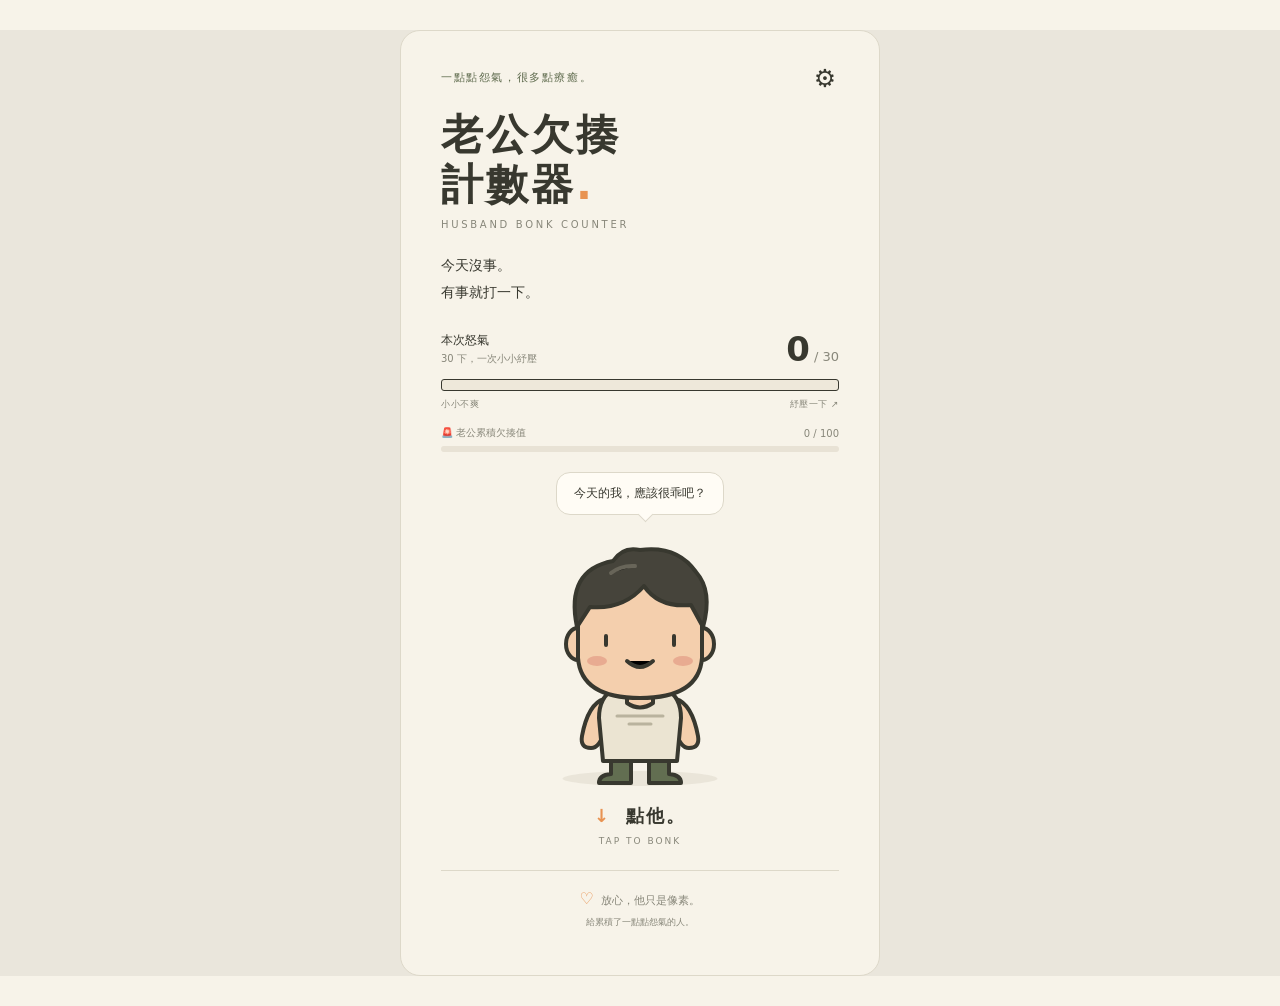
==== index.html @ b8f0e3a6 "Deploy static Husband Bonk Counter with PWA support" ====
<!doctype html>
<html lang="zh-Hant">
<head>
  <meta charset="utf-8">
  <meta name="viewport" content="width=device-width, initial-scale=1, viewport-fit=cover">
  <meta name="theme-color" content="#f7f3e9">
  <title>老公欠揍計數器 · Husband Bonk Counter</title>
  <link rel="manifest" href="./manifest.json">
  <link rel="apple-touch-icon" sizes="180x180" href="./assets/icons/apple-touch-icon.png">
  <meta name="apple-mobile-web-app-capable" content="yes">
  <meta name="apple-mobile-web-app-status-bar-style" content="default">
  <link rel="icon" href="assets/icons/husband.svg" type="image/svg+xml">
  <link rel="stylesheet" href="css/game.css">
  <script type="module" src="js/game.js"></script>
</head>
<body>
  <main class="game" id="game">
    <header class="heading">
      <span class="edition">一點點怨氣，很多點療癒。</span>
      <button class="settings-button" id="settings-button" aria-label="開啟設定">⚙</button>
      <h1>老公欠揍<br>計數器<span class="title-dot">.</span></h1>
      <p class="english">HUSBAND BONK COUNTER</p>
      <p class="intro">今天沒事。<br>有事就打一下。</p>
    </header>
    <section class="meter" aria-label="累積計數">
      <div class="meter-top"><span>本次怒氣 <small id="session-mode">30 下，一次小小紓壓</small></span><span><strong id="count">0</strong><span class="count-limit" id="count-limit"> / 30</span></span></div>
      <div class="progress-track" role="progressbar" aria-label="本次怒氣" aria-valuemin="0" aria-valuemax="30" aria-valuenow="0" id="progress"><div id="progress-fill"></div></div>
      <div class="meter-caption"><span>小小不爽</span><span>紓壓一下 ↗</span></div>
      <div class="alert-meter"><div class="meter-top"><span>🚨 老公累積欠揍值</span><span id="alert-count">0 / 100</span></div><div class="progress-track" role="progressbar" aria-label="老公累積欠揍值" aria-valuemin="0" aria-valuemax="100" aria-valuenow="0" id="alert-progress"><div id="alert-progress-fill"></div></div><button id="notify" hidden>通知老公</button></div>
    </section>
    <section class="playground" aria-label="遊戲區域">
      <div class="speech" id="speech">今天的我，應該很乖吧？</div>
      <span class="combo" id="combo" aria-hidden="true"></span>
      <button class="hit-area" id="husband" aria-label="BONK 老公一下">
        <span class="character" id="character"></span>
        <span class="ground-shadow"></span>
      </button>
      <div class="effects" id="effects" aria-hidden="true"></div>
      <p class="tap-hint"><span>↓</span> 點他。<small>TAP TO BONK</small></p>
    </section>
    <footer><span class="heart">♡</span> 放心，他只是像素。<p>給累積了一點點怨氣的人。</p></footer>
    <p class="status" id="status" role="status"></p>
  </main>
  <dialog id="alert-dialog" class="alert-dialog" aria-labelledby="alert-title">
    <div class="alert-symbol">🚨</div><p class="eyebrow">HUSBAND ALERT</p>
    <h2 id="alert-title">老公，事情有點嚴重。</h2>
    <p>你的老婆最近已經默默累積了 100 下。</p>
    <p class="alert-message" id="alert-message"></p>
    <button class="primary" id="line-share">LINE 警告老公</button>
    <button class="secondary" id="keep-alert">先不要，我自己留著</button>
    <details class="share-options"><summary>其他分享方式</summary><button class="secondary" id="web-share">使用系統分享</button><button class="secondary" id="copy-message">複製訊息</button><textarea id="copy-text" aria-label="可手動複製的警告訊息" readonly hidden></textarea></details>
    <button class="secondary" id="share-complete" hidden>我已完成分享</button>
    <button class="secondary" id="forgive-alert">這次算了，重新累積</button>
    <p class="dialog-note" id="share-status" role="status">請自行選擇收件人與送出。開啟分享不會清除計數。</p>
  </dialog>
  <dialog id="rage-dialog" class="alert-dialog" aria-labelledby="rage-title"><div class="alert-symbol">💥</div><p class="eyebrow">RAGE RELEASED</p><h2 id="rage-title">本次已成功揍老公 30 下。</h2><p id="rage-question">有舒服一點嗎？</p><button class="primary" id="release">😌 舒服一點了</button><button class="secondary" id="continue-session">😑 還沒。</button></dialog>
  <dialog id="settings-dialog" aria-labelledby="settings-title">
    <div class="dialog-heading"><h2 id="settings-title">設定</h2><button id="close-settings" aria-label="關閉設定">✕</button></div>
    <label class="setting-row">減少動態效果<input type="checkbox" id="reduce-motion"></label>
    <button class="reset-button" id="reset">重設本次計數</button>
    <details class="statistics"><summary>Statistics · 統計</summary><dl><dt>Lifetime Bonks</dt><dd id="stat-lifetime">0</dd><dt>Husband Alerts · 已完成分享</dt><dd id="stat-alerts">0</dd><dt>Highest Session Bonks</dt><dd id="stat-highest">0</dd></dl></details>
    <div class="about"><h3>老公欠揍計數器</h3><p>給累積了一點點怨氣的人。<br>放心，遊戲裡的老公沒有受到任何傷害。♡</p><small>資料只存於這個瀏覽器</small></div>
  </dialog>
  <dialog id="reset-dialog" aria-labelledby="reset-title"><h2 id="reset-title">確定重設本次計數？</h2><p>本次回到 0，累積警戒與終生計數保留。</p><button class="primary" id="confirm-reset">確定重設</button><button class="secondary" id="cancel-reset">繼續累積</button></dialog>
  <p id="achievement" class="achievement" role="status" hidden></p>
</body>
</html>
---- css/game.css ----
:root{--cream:#f7f3e9;--ink:#38382f;--muted:#88877a;--orange:#e89352;--line:#ddd8c9;--white:#fffcf5;--green:#626e51;font-family:system-ui,-apple-system,"Noto Sans TC",sans-serif;color:var(--ink);background:var(--cream)}
*{box-sizing:border-box}body{margin:0}button,input{font:inherit}button{cursor:pointer;color:inherit;touch-action:manipulation}button:focus-visible,input:focus-visible{outline:3px solid var(--orange);outline-offset:5px}button{min-height:44px}button:disabled{cursor:default}.game{position:relative;max-width:480px;margin:auto;padding:35px 30px 20px;min-height:100svh}.heading{position:relative}.edition{font-size:11px;letter-spacing:1.6px;color:var(--green)}.settings-button{position:absolute;right:-8px;top:-10px;width:44px;border:0;background:none;font-size:25px}h1{font-size:42px;line-height:1.18;letter-spacing:3px;margin:25px 0 10px;font-weight:850}.title-dot{color:var(--orange)}.english{font-size:10px;letter-spacing:2.7px;margin:0;color:var(--muted)}.intro{font-size:14px;line-height:1.9;margin:22px 0 27px}.meter-top{display:flex;align-items:center;justify-content:space-between;font-size:12px}.meter-top small{display:block;color:var(--muted);font-size:10px;margin-top:3px}#count{font-size:34px;display:inline-block;font-variant-numeric:tabular-nums;line-height:1}.count-limit{font-size:13px;color:var(--muted)}.progress-track{height:12px;margin-top:13px;border:1.5px solid var(--ink);border-radius:3px;padding:2px;background:#eee8da;overflow:hidden}#progress-fill{height:100%;width:0;background:var(--orange);transition:width 100ms linear;border-radius:1px}.meter-caption{display:flex;justify-content:space-between;font-size:9px;color:var(--muted);margin-top:7px;letter-spacing:.5px}.playground{position:relative;text-align:center;margin-top:20px}.speech{display:inline-block;position:relative;border:1px solid var(--line);border-radius:14px;background:var(--white);padding:12px 17px;font-size:12px;min-height:43px;max-width:100%}.speech:after{content:"";position:absolute;bottom:-6px;left:50%;width:10px;height:10px;background:var(--white);border-right:1px solid var(--line);border-bottom:1px solid var(--line);transform:rotate(45deg)}.hit-area{display:block;position:relative;width:100%;height:285px;background:none;border:0;padding:10px 0 0;user-select:none;-webkit-user-select:none;-webkit-touch-callout:none;touch-action:manipulation;-webkit-tap-highlight-color:transparent}.character{display:block;position:relative;z-index:1;width:240px;height:260px;margin:auto;transform-origin:50% 90%}.character svg{width:100%;height:100%;overflow:visible}.ground-shadow{position:absolute;bottom:14px;left:50%;width:155px;height:15px;transform:translateX(-50%);border-radius:50%;background:#ddd8c980}.combo{position:absolute;right:0;top:62px;font-size:12px;color:#a75528;font-weight:800;z-index:3;transform:rotate(8deg)}.tap-hint{font-weight:700;font-size:18px;letter-spacing:2px;margin:4px 0 24px}.tap-hint>span{color:var(--orange);margin-right:7px}.tap-hint small{display:block;font-size:9px;font-weight:400;letter-spacing:2px;color:var(--muted);margin-top:8px}footer{text-align:center;font-size:11px;color:var(--muted);border-top:1px solid var(--line);padding-top:18px}footer p{font-size:9px;margin-top:8px}.heart{color:var(--orange);font-size:16px;margin-right:4px}.effects{position:absolute;inset:0;pointer-events:none;overflow:hidden}.effect{position:absolute;pointer-events:none;font-weight:900;color:#bd632b;font-size:24px;animation:float-out 550ms ease-out forwards;white-space:nowrap}.particle{font-size:15px;color:var(--orange)}.confetti{color:var(--green);font-size:21px}.status{font-size:11px;text-align:center;color:var(--green);min-height:16px;margin:10px 0 0}.face{display:none}.character[data-expression="normal"] .normal,.character[data-expression="confused"] .confused,.character[data-expression="shocked"] .shocked,.character[data-expression="nervous"] .nervous,.character[data-expression="crying-comedy"] .crying-comedy,.character[data-expression="apologetic"] .apologetic{display:block}
dialog{border:1px solid var(--line);border-radius:20px;background:var(--white);color:var(--ink);padding:28px;width:min(390px,calc(100% - 32px));max-height:85svh;overflow:auto;box-shadow:0 20px 80px #38382f20}dialog::backdrop{background:#38382f66}dialog h2{font-size:21px;margin:10px 0}dialog p{font-size:13px;line-height:1.8}.alert-dialog{text-align:center}.alert-symbol{font-size:42px}.eyebrow{font-size:10px;letter-spacing:2px;color:#b76a39}.alert-message{white-space:pre-line;padding:18px 0;border-block:1px dashed var(--line)}.primary,.secondary,.reset-button{width:100%;border-radius:8px;padding:12px;border:1px solid var(--ink);margin-top:10px}.primary{background:var(--ink);color:var(--white)}.secondary,.reset-button{background:transparent}.dialog-note{color:var(--muted);font-size:10px}.dialog-heading{display:flex;align-items:center;justify-content:space-between}.dialog-heading button{width:44px;border:0;background:none}.setting-row{display:flex;justify-content:space-between;align-items:center;min-height:55px;font-size:14px}.setting-row input{width:22px;height:22px;accent-color:var(--green)}.about{margin-top:25px;border-top:1px solid var(--line);padding-top:12px}.about h3{font-size:15px}.about small{font-size:10px;color:var(--muted)}.dev-panel{max-width:480px;margin:20px auto;padding:20px;border:1px dashed var(--muted)}.dev-panel button{margin:3px;padding:6px;font-size:12px}
@keyframes bonk{0%,100%{transform:scale(1)}25%{transform:translate(-5px,6px) rotate(-5deg) scale(1.08,.86)}65%{transform:translate(5px,-2px) rotate(4deg) scale(.97,1.03)}}@keyframes shake{0%,100%{transform:translateX(0)}30%{transform:translateX(-3px)}65%{transform:translateX(3px)}}@keyframes pop{50%{transform:scale(1.15);color:#bd632b}}@keyframes float-out{0%{opacity:1;transform:translate(-50%,0) rotate(-8deg) scale(.7)}25%{transform:translate(-50%,-15px) rotate(5deg) scale(1.1)}100%{opacity:0;transform:translate(calc(-50% + var(--drift,0px)),-85px) rotate(12deg)}}
.bonk{animation:bonk 200ms ease-out}.shake{animation:shake 180ms ease-out}.pop{animation:pop 160ms ease-out}.reduced .effect{animation:none}.reduced #progress-fill{transition:none}
@media(prefers-reduced-motion:reduce){.bonk,.shake,.pop,.effect{animation:none}#progress-fill{transition:none}}
@media(max-width:359px){.game{padding:25px 20px 16px}h1{font-size:36px;margin-top:20px}.intro{margin:16px 0 20px}.character{width:220px;height:240px}.hit-area{height:265px}.meter-top small{font-size:9px}}
@media(min-width:700px){body{background:#eae6dc}.game{background:var(--cream);margin:30px auto;min-height:0;border:1px solid #ddd8c9;border-radius:20px;padding:35px 40px 20px}}
.alert-meter{margin-top:15px;color:var(--muted)}.alert-meter .meter-top{font-size:10px}.alert-meter .progress-track{height:6px;border:0;padding:0;margin-top:6px;background:#e8e2d5}#alert-progress-fill{height:100%;width:0;background:#aaa17d;transition:width 100ms linear}.alert-meter button{background:none;border:0;padding:0;font-size:11px;color:var(--green);text-decoration:underline}.statistics{margin-top:20px;font-size:12px}.statistics summary,.share-options summary{cursor:pointer;min-height:44px;display:flex;align-items:center}.statistics dl{display:grid;grid-template-columns:1fr auto;gap:10px}.statistics dd{margin:0;font-variant-numeric:tabular-nums}.share-options{font-size:11px;text-align:left}.share-options textarea{width:100%;min-height:130px;margin-top:12px}.achievement{position:fixed;bottom:24px;left:50%;transform:translateX(-50%);background:var(--ink);color:var(--white);padding:14px 20px;border-radius:12px;font-size:13px;width:max-content;max-width:calc(100% - 32px);z-index:10}.status{transition:opacity 250ms}.status.fading{opacity:0}.reduced #alert-progress-fill,.reduced .status{transition:none}@media(prefers-reduced-motion:reduce){#alert-progress-fill,.status{transition:none}}
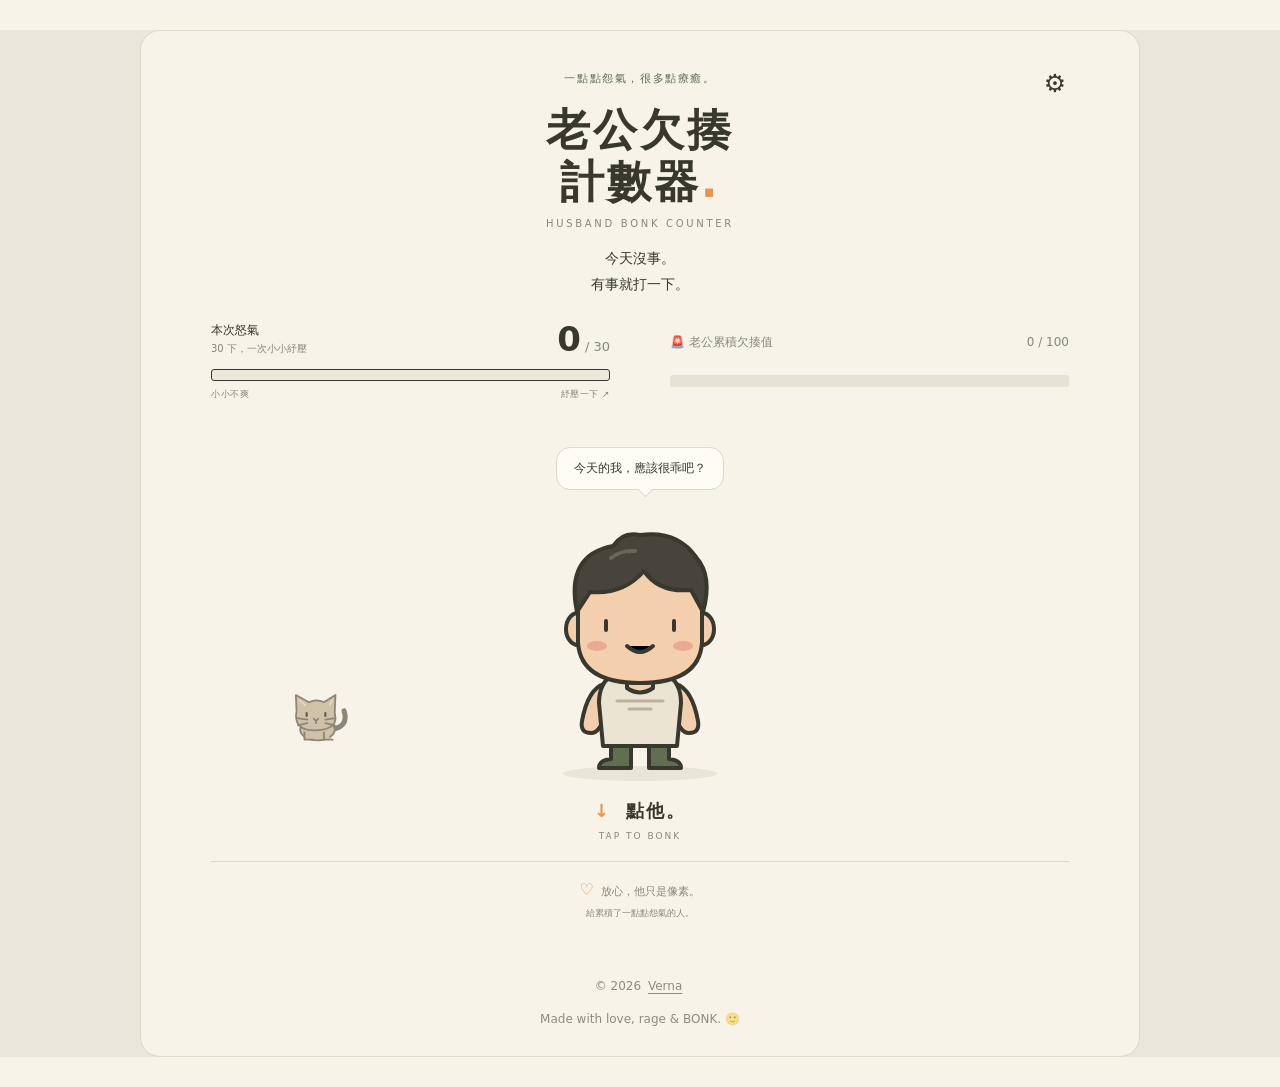
==== commit b30579fd: "Add background cat, author credit and responsive stage patch" ====
--- a/index.html
+++ b/index.html
@@ -31,6 +31,19 @@
     <section class="playground" aria-label="遊戲區域">
       <div class="speech" id="speech">今天的我，應該很乖吧？</div>
       <span class="combo" id="combo" aria-hidden="true"></span>
+      <div class="background-cat" id="background-cat" aria-hidden="true"><div class="cat-body">
+        <svg viewBox="0 0 100 90" focusable="false" xmlns="http://www.w3.org/2000/svg">
+          <g fill="#c7b79a" stroke="#756b59" stroke-width="2.5" stroke-linecap="round" stroke-linejoin="round">
+            <path class="cat-tail" d="M70 66Q96 63 89 40" fill="none" stroke-width="7"/>
+            <ellipse cx="52" cy="66" rx="24" ry="15"/><path d="M34 70v10h12m15-10v10h12"/>
+            <path d="M23 40 22 18 40 28Q51 23 61 28L77 18 76 43Q82 66 50 67T23 40Z"/>
+            <path d="m27 25 8 7m34-1 4-6" stroke="#e7cfb5"/>
+            <g class="cat-eyes"><path d="M37 43v4m26-4v4" stroke="#38382f" stroke-width="3"/></g>
+            <g class="cat-grin" fill="none"><path d="m33 46 6-4 5 4m12 0 6-4 5 4"/></g>
+            <path d="m47 51 3 3 3-3m-3 3v3m-12-5-14-2m14 7-13 3m38-8 14-2m-14 7 13 3" fill="none"/>
+          </g>
+        </svg>
+      </div></div>
       <button class="hit-area" id="husband" aria-label="BONK 老公一下">
         <span class="character" id="character"></span>
         <span class="ground-shadow"></span>
@@ -40,7 +53,9 @@
     </section>
     <footer><span class="heart">♡</span> 放心，他只是像素。<p>給累積了一點點怨氣的人。</p></footer>
     <p class="status" id="status" role="status"></p>
+    <div class="author-footer">© 2026 <button id="author-button" aria-haspopup="dialog">Verna</button><br>Made with love, rage &amp; BONK. 🙂</div>
   </main>
+  <dialog id="author-dialog" class="author-dialog" aria-labelledby="author-title"><h2 id="author-title">HUSBAND BONK</h2><p>A tiny stress-relief game.</p><p>Made with love, rage &amp; BONK. 🙂</p><p>Created by Verna<br>© 2026</p><button id="author-close" class="primary">OK 🙂</button></dialog>
   <dialog id="alert-dialog" class="alert-dialog" aria-labelledby="alert-title">
     <div class="alert-symbol">🚨</div><p class="eyebrow">HUSBAND ALERT</p>
     <h2 id="alert-title">老公，事情有點嚴重。</h2>
--- a/css/game.css
+++ b/css/game.css
@@ -7,3 +7,25 @@
 @media(max-width:359px){.game{padding:25px 20px 16px}h1{font-size:36px;margin-top:20px}.intro{margin:16px 0 20px}.character{width:220px;height:240px}.hit-area{height:265px}.meter-top small{font-size:9px}}
 @media(min-width:700px){body{background:#eae6dc}.game{background:var(--cream);margin:30px auto;min-height:0;border:1px solid #ddd8c9;border-radius:20px;padding:35px 40px 20px}}
 .alert-meter{margin-top:15px;color:var(--muted)}.alert-meter .meter-top{font-size:10px}.alert-meter .progress-track{height:6px;border:0;padding:0;margin-top:6px;background:#e8e2d5}#alert-progress-fill{height:100%;width:0;background:#aaa17d;transition:width 100ms linear}.alert-meter button{background:none;border:0;padding:0;font-size:11px;color:var(--green);text-decoration:underline}.statistics{margin-top:20px;font-size:12px}.statistics summary,.share-options summary{cursor:pointer;min-height:44px;display:flex;align-items:center}.statistics dl{display:grid;grid-template-columns:1fr auto;gap:10px}.statistics dd{margin:0;font-variant-numeric:tabular-nums}.share-options{font-size:11px;text-align:left}.share-options textarea{width:100%;min-height:130px;margin-top:12px}.achievement{position:fixed;bottom:24px;left:50%;transform:translateX(-50%);background:var(--ink);color:var(--white);padding:14px 20px;border-radius:12px;font-size:13px;width:max-content;max-width:calc(100% - 32px);z-index:10}.status{transition:opacity 250ms}.status.fading{opacity:0}.reduced #alert-progress-fill,.reduced .status{transition:none}@media(prefers-reduced-motion:reduce){#alert-progress-fill,.status{transition:none}}
+
+/* Decorative background and author credit stay outside the hit target. */
+.background-cat{position:absolute;top:210px;left:2%;width:calc(96% - 64px);height:58px;z-index:0;pointer-events:none;opacity:.8;--cat-travel:100%}
+.cat-body{display:block;width:64px;height:58px}.cat-body svg{display:block;width:100%;height:100%}.cat-grin{display:none}.cat-tail{transform-origin:70px 66px}
+.hit-area{z-index:1}.effects{z-index:4}.speech{z-index:5}.combo{z-index:5}
+.cat-walk{animation:cat-stroll 9s ease-in-out both}.cat-reverse{animation-direction:reverse}.cat-reverse .cat-body{transform:scaleX(-1)}
+.background-cat[data-reaction="grin"] .cat-grin{display:block}.background-cat[data-reaction="grin"] .cat-eyes{display:none}
+.background-cat[data-reaction="surprise"] .cat-eyes{transform:scaleY(1.5);transform-origin:50px 45px}
+.background-cat[data-reaction="step-back"] .cat-body{animation:cat-back 650ms ease-out}
+.background-cat[data-reaction="flinch"] .cat-body{animation:cat-flinch 350ms ease-out}
+.background-cat[data-reaction="tail-up"] .cat-tail{transform:rotate(-30deg)}
+@keyframes cat-stroll{0%,15%{transform:translateX(0)}45%,60%{transform:translateX(calc(var(--cat-travel)/2))}85%,100%{transform:translateX(var(--cat-travel))}}
+@keyframes cat-back{50%{transform:translateX(-12px)}100%{transform:translateX(0)}}
+@keyframes cat-flinch{30%{transform:translateY(-5px) rotate(-4deg)}70%{transform:rotate(3deg)}}
+.author-footer{text-align:center;font-size:11px;line-height:1.9;opacity:.55;margin-top:18px;padding-bottom:env(safe-area-inset-bottom)}
+.author-footer button{min-height:44px;border:0;padding:0 3px;background:none;font-size:inherit;text-decoration:underline;text-underline-offset:3px}
+.author-dialog{text-align:center;width:min(330px,calc(100% - 32px))}.author-dialog h2{font-size:18px}.author-dialog p{font-size:12px}
+.reduced .background-cat,.reduced .cat-body{animation:none!important}.reduced .cat-tail{transform:none}
+@media(prefers-reduced-motion:reduce){.background-cat,.cat-body{animation:none!important}.cat-tail{transform:none}}
+@media(max-width:359px){.background-cat{width:calc(96% - 54px);height:49px;top:195px}.cat-body{width:54px;height:49px}}
+@media(min-width:601px) and (max-width:1024px){.game{max-width:680px;padding-inline:50px}.playground{margin-top:30px}}
+@media(min-width:1025px){.game{max-width:1000px;padding:40px 70px 25px}.heading{text-align:center}.edition{display:block}h1{font-size:44px;margin-top:18px}.intro{margin:16px 0 24px}.meter{position:relative;min-height:105px;padding-right:calc(50% + 30px)}.alert-meter{position:absolute;right:0;top:0;width:calc(50% - 30px);margin:0}.alert-meter .meter-top{font-size:12px;min-height:40px}.alert-meter .progress-track{height:12px;margin-top:13px}.playground{max-width:860px;margin:20px auto 0}.hit-area{height:305px}.character{width:240px;height:260px}.background-cat{width:calc(84% - 72px);height:65px;top:235px;left:8%}.cat-body{width:72px;height:65px}.tap-hint{margin-bottom:20px}.author-footer{font-size:12px}}
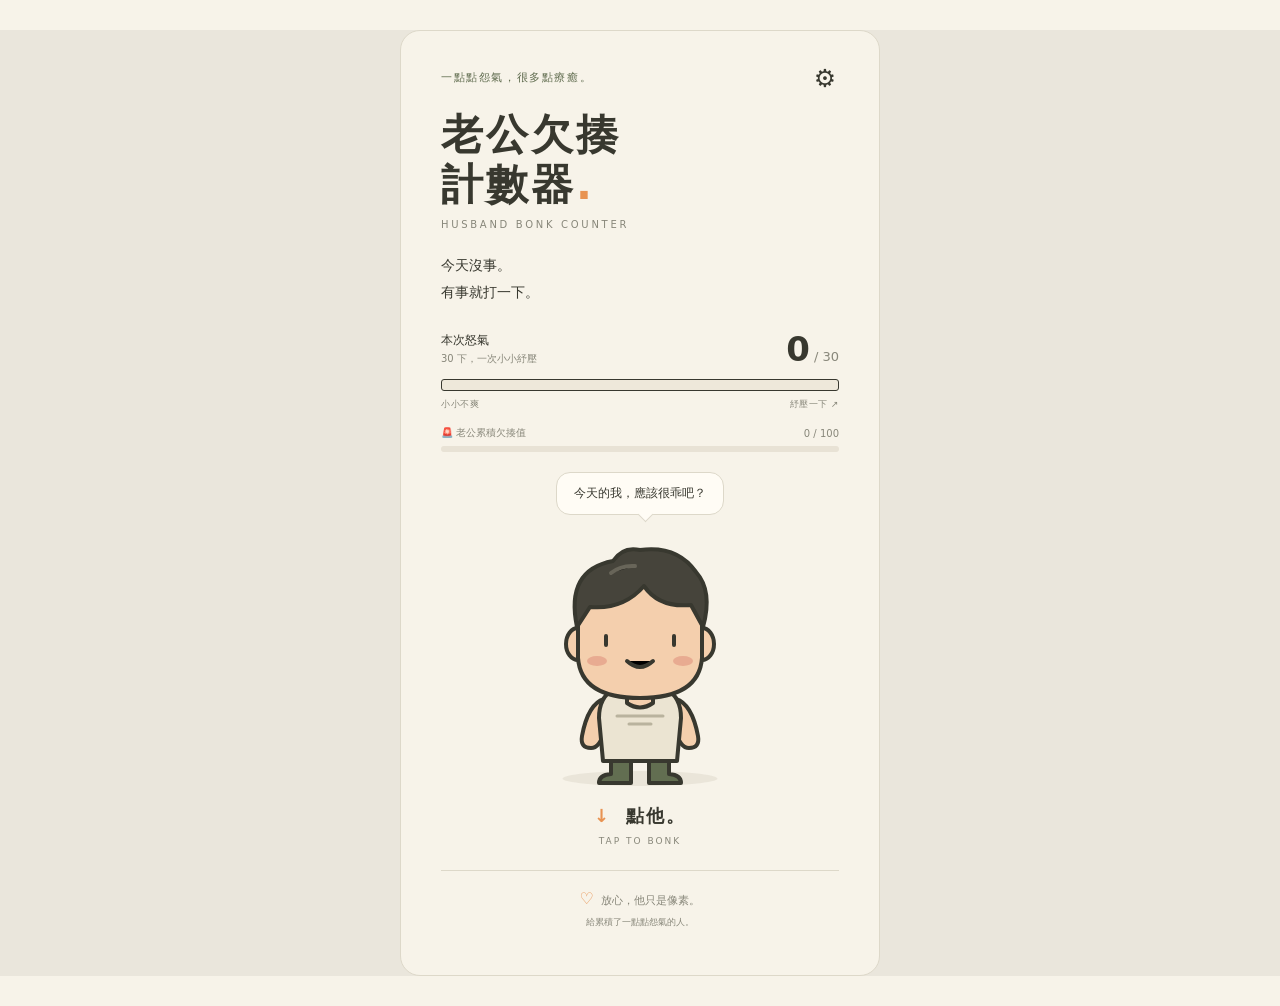
==== commit 2fc9e8c7: "Restore original visuals while retaining updated share copy" ====
--- a/index.html
+++ b/index.html
@@ -31,19 +31,6 @@
     <section class="playground" aria-label="遊戲區域">
       <div class="speech" id="speech">今天的我，應該很乖吧？</div>
       <span class="combo" id="combo" aria-hidden="true"></span>
-      <div class="background-cat" id="background-cat" aria-hidden="true"><div class="cat-body">
-        <svg viewBox="0 0 100 90" focusable="false" xmlns="http://www.w3.org/2000/svg">
-          <g fill="#c7b79a" stroke="#756b59" stroke-width="2.5" stroke-linecap="round" stroke-linejoin="round">
-            <path class="cat-tail" d="M70 66Q96 63 89 40" fill="none" stroke-width="7"/>
-            <ellipse cx="52" cy="66" rx="24" ry="15"/><path d="M34 70v10h12m15-10v10h12"/>
-            <path d="M23 40 22 18 40 28Q51 23 61 28L77 18 76 43Q82 66 50 67T23 40Z"/>
-            <path d="m27 25 8 7m34-1 4-6" stroke="#e7cfb5"/>
-            <g class="cat-eyes"><path d="M37 43v4m26-4v4" stroke="#38382f" stroke-width="3"/></g>
-            <g class="cat-grin" fill="none"><path d="m33 46 6-4 5 4m12 0 6-4 5 4"/></g>
-            <path d="m47 51 3 3 3-3m-3 3v3m-12-5-14-2m14 7-13 3m38-8 14-2m-14 7 13 3" fill="none"/>
-          </g>
-        </svg>
-      </div></div>
       <button class="hit-area" id="husband" aria-label="BONK 老公一下">
         <span class="character" id="character"></span>
         <span class="ground-shadow"></span>
@@ -53,9 +40,7 @@
     </section>
     <footer><span class="heart">♡</span> 放心，他只是像素。<p>給累積了一點點怨氣的人。</p></footer>
     <p class="status" id="status" role="status"></p>
-    <div class="author-footer">© 2026 <button id="author-button" aria-haspopup="dialog">Verna</button><br>Made with love, rage &amp; BONK. 🙂</div>
   </main>
-  <dialog id="author-dialog" class="author-dialog" aria-labelledby="author-title"><h2 id="author-title">HUSBAND BONK</h2><p>A tiny stress-relief game.</p><p>Made with love, rage &amp; BONK. 🙂</p><p>Created by Verna<br>© 2026</p><button id="author-close" class="primary">OK 🙂</button></dialog>
   <dialog id="alert-dialog" class="alert-dialog" aria-labelledby="alert-title">
     <div class="alert-symbol">🚨</div><p class="eyebrow">HUSBAND ALERT</p>
     <h2 id="alert-title">老公，事情有點嚴重。</h2>
--- a/css/game.css
+++ b/css/game.css
@@ -7,25 +7,3 @@
 @media(max-width:359px){.game{padding:25px 20px 16px}h1{font-size:36px;margin-top:20px}.intro{margin:16px 0 20px}.character{width:220px;height:240px}.hit-area{height:265px}.meter-top small{font-size:9px}}
 @media(min-width:700px){body{background:#eae6dc}.game{background:var(--cream);margin:30px auto;min-height:0;border:1px solid #ddd8c9;border-radius:20px;padding:35px 40px 20px}}
 .alert-meter{margin-top:15px;color:var(--muted)}.alert-meter .meter-top{font-size:10px}.alert-meter .progress-track{height:6px;border:0;padding:0;margin-top:6px;background:#e8e2d5}#alert-progress-fill{height:100%;width:0;background:#aaa17d;transition:width 100ms linear}.alert-meter button{background:none;border:0;padding:0;font-size:11px;color:var(--green);text-decoration:underline}.statistics{margin-top:20px;font-size:12px}.statistics summary,.share-options summary{cursor:pointer;min-height:44px;display:flex;align-items:center}.statistics dl{display:grid;grid-template-columns:1fr auto;gap:10px}.statistics dd{margin:0;font-variant-numeric:tabular-nums}.share-options{font-size:11px;text-align:left}.share-options textarea{width:100%;min-height:130px;margin-top:12px}.achievement{position:fixed;bottom:24px;left:50%;transform:translateX(-50%);background:var(--ink);color:var(--white);padding:14px 20px;border-radius:12px;font-size:13px;width:max-content;max-width:calc(100% - 32px);z-index:10}.status{transition:opacity 250ms}.status.fading{opacity:0}.reduced #alert-progress-fill,.reduced .status{transition:none}@media(prefers-reduced-motion:reduce){#alert-progress-fill,.status{transition:none}}
-
-/* Decorative background and author credit stay outside the hit target. */
-.background-cat{position:absolute;top:210px;left:2%;width:calc(96% - 64px);height:58px;z-index:0;pointer-events:none;opacity:.8;--cat-travel:100%}
-.cat-body{display:block;width:64px;height:58px}.cat-body svg{display:block;width:100%;height:100%}.cat-grin{display:none}.cat-tail{transform-origin:70px 66px}
-.hit-area{z-index:1}.effects{z-index:4}.speech{z-index:5}.combo{z-index:5}
-.cat-walk{animation:cat-stroll 9s ease-in-out both}.cat-reverse{animation-direction:reverse}.cat-reverse .cat-body{transform:scaleX(-1)}
-.background-cat[data-reaction="grin"] .cat-grin{display:block}.background-cat[data-reaction="grin"] .cat-eyes{display:none}
-.background-cat[data-reaction="surprise"] .cat-eyes{transform:scaleY(1.5);transform-origin:50px 45px}
-.background-cat[data-reaction="step-back"] .cat-body{animation:cat-back 650ms ease-out}
-.background-cat[data-reaction="flinch"] .cat-body{animation:cat-flinch 350ms ease-out}
-.background-cat[data-reaction="tail-up"] .cat-tail{transform:rotate(-30deg)}
-@keyframes cat-stroll{0%,15%{transform:translateX(0)}45%,60%{transform:translateX(calc(var(--cat-travel)/2))}85%,100%{transform:translateX(var(--cat-travel))}}
-@keyframes cat-back{50%{transform:translateX(-12px)}100%{transform:translateX(0)}}
-@keyframes cat-flinch{30%{transform:translateY(-5px) rotate(-4deg)}70%{transform:rotate(3deg)}}
-.author-footer{text-align:center;font-size:11px;line-height:1.9;opacity:.55;margin-top:18px;padding-bottom:env(safe-area-inset-bottom)}
-.author-footer button{min-height:44px;border:0;padding:0 3px;background:none;font-size:inherit;text-decoration:underline;text-underline-offset:3px}
-.author-dialog{text-align:center;width:min(330px,calc(100% - 32px))}.author-dialog h2{font-size:18px}.author-dialog p{font-size:12px}
-.reduced .background-cat,.reduced .cat-body{animation:none!important}.reduced .cat-tail{transform:none}
-@media(prefers-reduced-motion:reduce){.background-cat,.cat-body{animation:none!important}.cat-tail{transform:none}}
-@media(max-width:359px){.background-cat{width:calc(96% - 54px);height:49px;top:195px}.cat-body{width:54px;height:49px}}
-@media(min-width:601px) and (max-width:1024px){.game{max-width:680px;padding-inline:50px}.playground{margin-top:30px}}
-@media(min-width:1025px){.game{max-width:1000px;padding:40px 70px 25px}.heading{text-align:center}.edition{display:block}h1{font-size:44px;margin-top:18px}.intro{margin:16px 0 24px}.meter{position:relative;min-height:105px;padding-right:calc(50% + 30px)}.alert-meter{position:absolute;right:0;top:0;width:calc(50% - 30px);margin:0}.alert-meter .meter-top{font-size:12px;min-height:40px}.alert-meter .progress-track{height:12px;margin-top:13px}.playground{max-width:860px;margin:20px auto 0}.hit-area{height:305px}.character{width:240px;height:260px}.background-cat{width:calc(84% - 72px);height:65px;top:235px;left:8%}.cat-body{width:72px;height:65px}.tap-hint{margin-bottom:20px}.author-footer{font-size:12px}}
